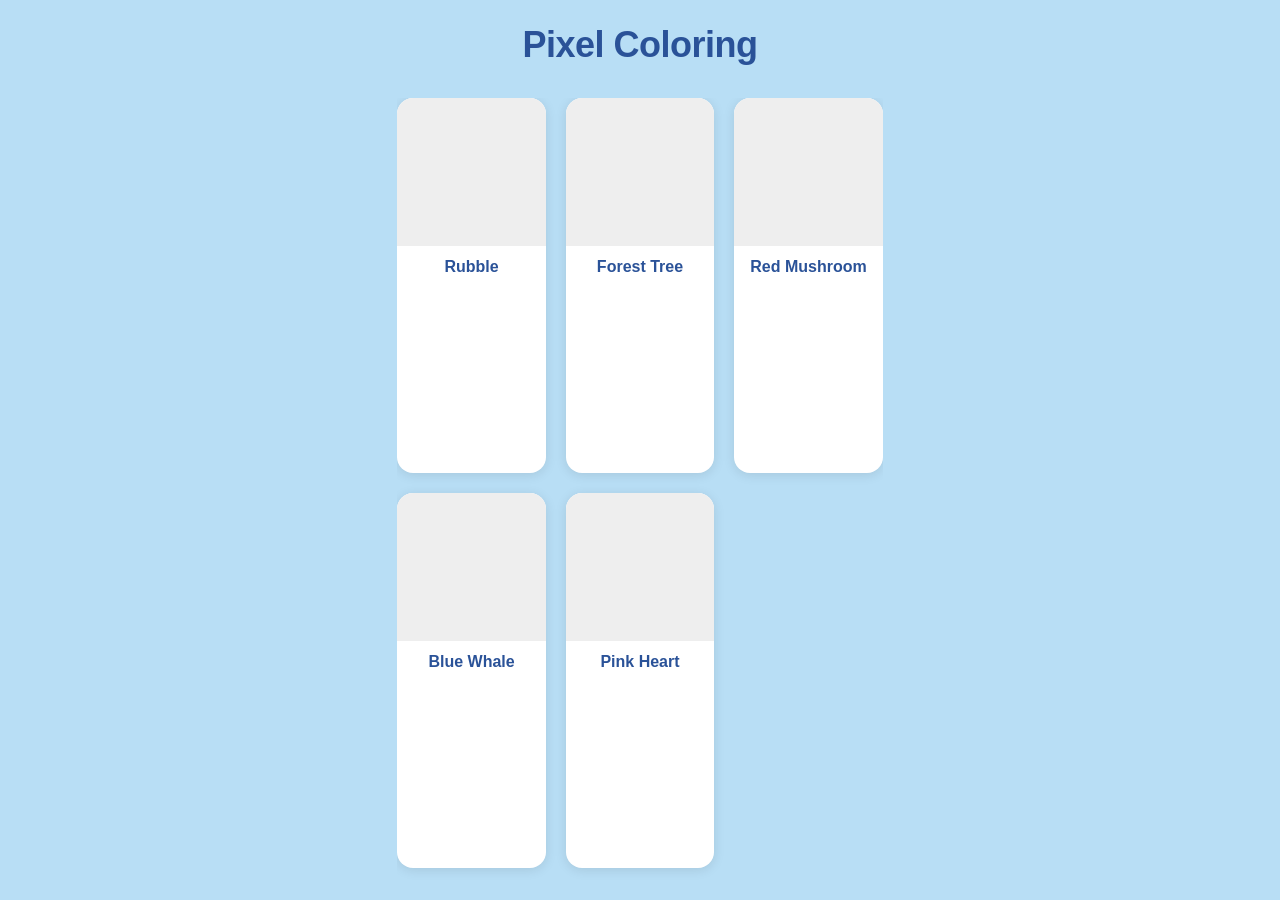
==== index.html @ babfa955 "Initial commit: pixel art coloring webapp prototype Co-Authored-By: Claude Opus 4.6 <noreply@anthrop" ====
<!DOCTYPE html>
<html lang="en">
<head>
  <meta charset="UTF-8">
  <meta name="viewport" content="width=device-width, initial-scale=1.0, maximum-scale=1.0, user-scalable=no, viewport-fit=cover">
  <meta name="apple-mobile-web-app-capable" content="yes">
  <meta name="apple-mobile-web-app-status-bar-style" content="black-fullscreen">
  <meta name="mobile-web-app-capable" content="yes">
  <title>Pixel Coloring</title>
  <link rel="stylesheet" href="style.css">
</head>
<body>
  <div id="home-screen">
    <div class="home-title">Pixel Coloring</div>
    <div class="sheet-grid" id="sheet-grid"></div>
  </div>

  <div class="fullscreen-banner hidden" id="fullscreen-banner">
    For fullscreen: tap Share &rarr; Add to Home Screen
  </div>

  <!-- Sheet data files -->
  <script src="sheets/sheet1/data.js"></script>
  <script src="sheets/sheet2/data.js"></script>
  <script src="sheets/sheet3/data.js"></script>
  <script src="sheets/sheet4/data.js"></script>
  <script src="sheets/sheet5/data.js"></script>

  <script src="js/utils.js"></script>
  <script src="js/app.js"></script>
</body>
</html>
---- style.css ----
/* style.css — Pixel Art Coloring Webapp */

/* === Reset & iOS Fixes === */
*, *::before, *::after {
  box-sizing: border-box;
  margin: 0;
  padding: 0;
}

html, body {
  height: 100%;
  height: 100dvh;
  overflow: hidden;
  overscroll-behavior: none;
  -webkit-tap-highlight-color: transparent;
  -webkit-touch-callout: none;
  -webkit-user-select: none;
  user-select: none;
}

body {
  font-family: -apple-system, BlinkMacSystemFont, 'SF Pro Rounded', sans-serif;
  background: #B8DEF5;
  color: #333;
  touch-action: manipulation;
}

/* === Dynamic viewport height fallback === */
:root {
  --dvh: 1dvh;
}

/* === Home Screen === */
#home-screen {
  display: flex;
  flex-direction: column;
  height: 100%;
  height: 100dvh;
  padding: 16px;
  padding-top: env(safe-area-inset-top, 16px);
}

.home-title {
  font-size: 28px;
  font-weight: 800;
  text-align: center;
  margin: 16px 0 24px;
  letter-spacing: -0.5px;
  color: #2a5298;
}

.sheet-grid {
  display: grid;
  grid-template-columns: repeat(2, 1fr);
  gap: 16px;
  flex: 1;
  overflow-y: auto;
  padding-bottom: 16px;
}

.sheet-card {
  background: #fff;
  border-radius: 16px;
  overflow: hidden;
  cursor: pointer;
  touch-action: manipulation;
  transition: transform 0.15s ease;
  display: flex;
  flex-direction: column;
  box-shadow: 0 2px 12px rgba(0,0,0,0.1);
}

.sheet-card:active {
  transform: scale(0.96);
}

.sheet-card-thumb {
  width: 100%;
  aspect-ratio: 1 / 1;
  object-fit: cover;
  filter: grayscale(1);
  background: #e8eff5;
}

.sheet-card-title {
  padding: 10px 12px;
  font-size: 14px;
  font-weight: 700;
  text-align: center;
  color: #2a5298;
}

/* Fullscreen banner */
.fullscreen-banner {
  position: fixed;
  bottom: 0;
  left: 0;
  right: 0;
  background: rgba(42, 82, 152, 0.95);
  color: white;
  text-align: center;
  padding: 12px 16px;
  font-size: 13px;
  font-weight: 500;
  z-index: 100;
  transition: transform 0.3s ease;
}

.fullscreen-banner.hidden {
  transform: translateY(100%);
}

/* === Coloring Screen === */
#coloring-screen {
  display: flex;
  flex-direction: column;
  height: 100%;
  height: 100dvh;
  background: #B8DEF5;
}

/* Top bar */
#top-bar {
  display: flex;
  align-items: center;
  height: 56px;
  padding: 0 12px;
  background: transparent;
  flex-shrink: 0;
  gap: 12px;
  padding-top: env(safe-area-inset-top, 0px);
}

#back-btn {
  width: 44px;
  height: 44px;
  background: #fff;
  border: none;
  color: #555;
  font-size: 24px;
  line-height: 1;
  cursor: pointer;
  touch-action: manipulation;
  border-radius: 50%;
  display: flex;
  align-items: center;
  justify-content: center;
  box-shadow: 0 2px 8px rgba(0,0,0,0.12);
  flex-shrink: 0;
}

#back-btn:active {
  transform: scale(0.92);
  background: #f0f0f0;
}

#sheet-title {
  flex: 1;
  font-size: 17px;
  font-weight: 700;
  white-space: nowrap;
  overflow: hidden;
  text-overflow: ellipsis;
  color: #2a5298;
}

#progress-text {
  font-size: 14px;
  font-weight: 600;
  color: rgba(42, 82, 152, 0.6);
  white-space: nowrap;
}

/* Coloring area: grid + panel */
#coloring-area {
  flex: 1;
  display: flex;
  overflow: hidden;
}

/* Grid wrapper */
#grid-wrapper {
  flex: 1;
  display: flex;
  align-items: center;
  justify-content: center;
  padding: 8px;
  position: relative;
}

#grid-container {
  position: relative;
  width: min(
    calc(100vw - 100px - 16px),
    calc(100dvh - 64px - 16px)
  );
  aspect-ratio: 1 / 1;
  max-width: 100%;
  max-height: 100%;
  background: #fff;
  border-radius: 12px;
  box-shadow: 0 2px 16px rgba(0,0,0,0.08);
  overflow: hidden;
  padding: 6px;
}

/* Grayscale background artwork */
#grid-bg {
  position: absolute;
  inset: 6px;
  background-size: 100% 100%;
  background-repeat: no-repeat;
  filter: grayscale(1);
  border-radius: 6px;
  transition: opacity 600ms ease;
}

#grid-bg.bg--hidden {
  opacity: 0;
}

/* Pixel grid */
#pixel-grid {
  position: absolute;
  inset: 6px;
  display: grid;
  touch-action: none;
  border-radius: 6px;
  overflow: hidden;
}

.grid-cell {
  /* background-color set via inline style (grayscale of correct color) */
  border: 1px solid rgba(0,0,0,0.04);
  touch-action: none;
  transition: background-color 0.15s ease;
}

/* Filled cell: reveals color */
.grid-cell.cell--filled {
  /* background-color set via inline style */
  border-color: rgba(0,0,0,0.06);
}

/* Highlighted cell: matching selected color */
.grid-cell.cell--highlighted {
  outline: 2px solid #FFD700;
  outline-offset: -2px;
  animation: highlight-pulse 1.2s ease-in-out infinite;
}

@keyframes highlight-pulse {
  0%, 100% { outline-color: #FFD700; }
  50%      { outline-color: #FFF176; }
}

/* Wrong color shake */
.grid-cell.cell--wrong {
  animation: wrong-shake 0.5s ease forwards;
}

@keyframes wrong-shake {
  0%   { transform: translateX(0);    outline: 2px solid rgba(255,80,80,0.8); outline-offset: -2px; }
  25%  { transform: translateX(-4px); }
  75%  { transform: translateX(4px);  }
  100% { transform: translateX(0);    outline: 2px solid transparent; outline-offset: -2px; }
}

/* Completion: cells merge into artwork */
#pixel-grid.grid--complete {
  transform: scale(1.02);
  transition: transform 600ms ease;
  box-shadow: 0 8px 32px rgba(0,0,0,0.15);
}

#pixel-grid.grid--complete .grid-cell {
  border-color: transparent;
  transition: border-color 600ms ease;
}

/* === Color Panel === */
#palette-panel {
  width: 80px;
  height: 100%;
  background: #F5C842;
  display: flex;
  flex-direction: column;
  align-items: center;
  gap: 10px;
  padding: 14px 10px;
  transform: translateX(100%);
  transition: transform 400ms ease-out;
  flex-shrink: 0;
  overflow-y: auto;
  border-radius: 20px 0 0 20px;
}

#palette-panel.visible {
  transform: translateX(0);
}

.swatch {
  width: 52px;
  height: 52px;
  border-radius: 14px;
  border: 4px solid #fff;
  cursor: pointer;
  touch-action: manipulation;
  flex-shrink: 0;
  transition: transform 0.2s ease, box-shadow 0.2s ease;
  position: relative;
  box-shadow: 0 2px 6px rgba(0,0,0,0.1);
}

.swatch:active {
  transform: scale(0.9);
}

.swatch--selected {
  transform: scale(1.12);
  box-shadow: 0 3px 12px rgba(0,0,0,0.2);
  border-color: #fff;
}

.swatch--selected:active {
  transform: scale(1.05);
}

.swatch--done {
  opacity: 0.35;
}

.swatch-label {
  font-size: 10px;
  color: rgba(100,70,0,0.6);
  text-align: center;
  margin-top: -4px;
  white-space: nowrap;
  overflow: hidden;
  text-overflow: ellipsis;
  max-width: 80px;
}

/* === iPad styles === */
@media (min-width: 768px) {
  #palette-panel {
    width: 110px;
    gap: 14px;
    padding: 20px 14px;
    border-radius: 24px 0 0 24px;
  }

  .swatch {
    width: 68px;
    height: 68px;
    border-radius: 18px;
    border-width: 5px;
  }

  .swatch-label {
    font-size: 12px;
  }

  #grid-container {
    width: min(
      calc(100vw - 130px - 16px),
      calc(100dvh - 64px - 16px)
    );
  }

  .home-title {
    font-size: 36px;
    margin: 24px 0 32px;
  }

  .sheet-grid {
    grid-template-columns: repeat(3, 1fr);
    gap: 20px;
    max-width: 700px;
    margin: 0 auto;
  }

  .sheet-card-title {
    font-size: 16px;
    padding: 12px 16px;
  }
}

/* === Landscape phone === */
@media (max-height: 500px) and (orientation: landscape) {
  #top-bar {
    height: 40px;
  }

  #palette-panel {
    gap: 6px;
    padding: 8px 6px;
    width: 70px;
  }

  .swatch {
    width: 40px;
    height: 40px;
    border-radius: 10px;
  }
}
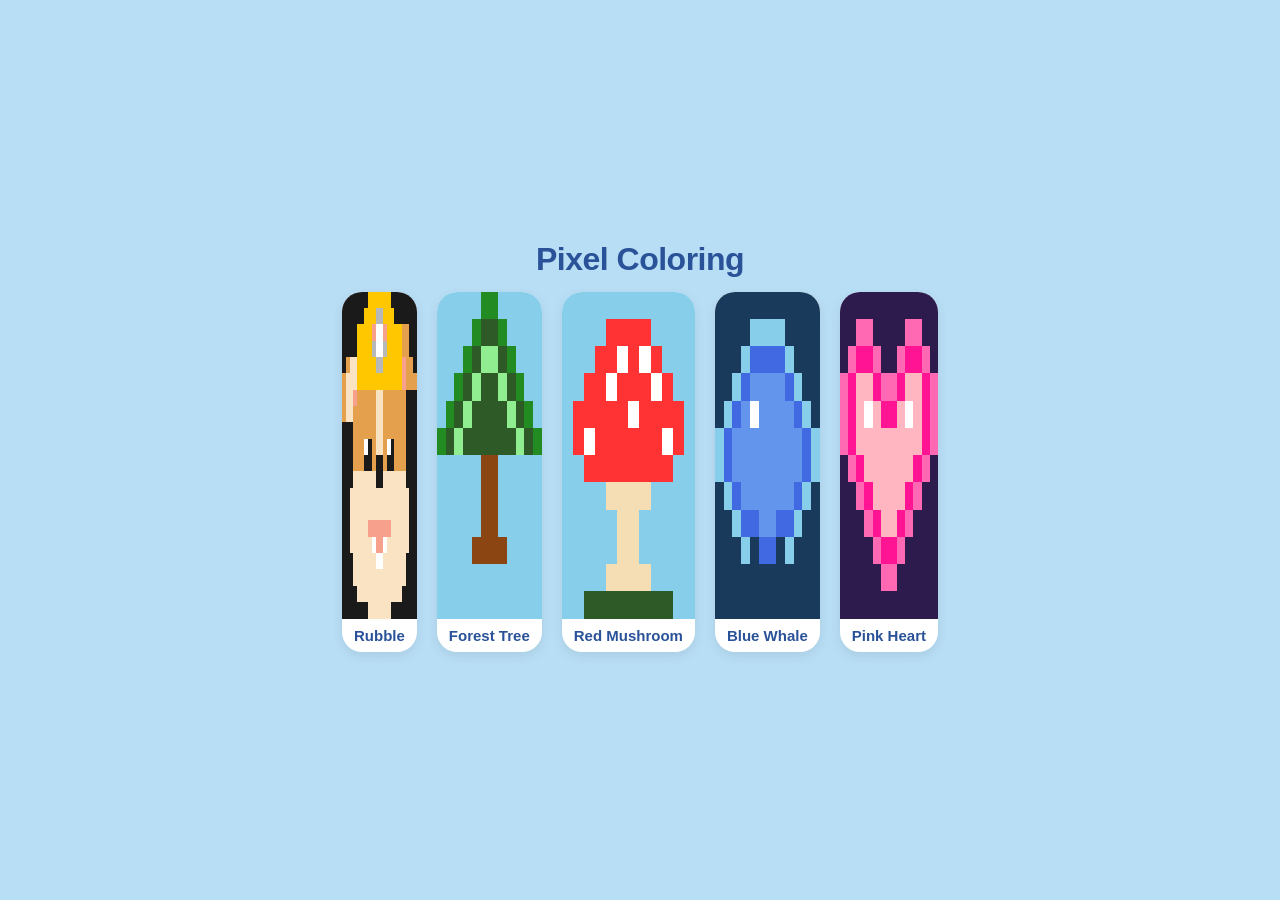
==== commit 3c1e3f7a: "Fix PWA fullscreen and home screen card overflow in landscape - Add manifest.json with display:fulls" ====
--- a/index.html
+++ b/index.html
@@ -6,6 +6,7 @@
   <meta name="apple-mobile-web-app-capable" content="yes">
   <meta name="apple-mobile-web-app-status-bar-style" content="black-fullscreen">
   <meta name="mobile-web-app-capable" content="yes">
+  <link rel="manifest" href="manifest.json">
   <title>Pixel Coloring</title>
   <link rel="stylesheet" href="style.css">
 </head>
--- a/style.css
+++ b/style.css
@@ -25,37 +25,36 @@
   touch-action: manipulation;
 }
 
-/* === Dynamic viewport height fallback === */
-:root {
-  --dvh: 1dvh;
-}
-
-/* === Home Screen === */
+/* === Home Screen (landscape-first, fits in viewport) === */
 #home-screen {
   display: flex;
   flex-direction: column;
+  align-items: center;
+  justify-content: center;
   height: 100%;
   height: 100dvh;
-  padding: 16px;
-  padding-top: env(safe-area-inset-top, 16px);
+  padding: 8px 24px;
+  padding-top: env(safe-area-inset-top, 8px);
+  overflow: hidden;
 }
 
 .home-title {
-  font-size: 28px;
+  font-size: 24px;
   font-weight: 800;
   text-align: center;
-  margin: 16px 0 24px;
+  margin: 0 0 10px;
   letter-spacing: -0.5px;
   color: #2a5298;
+  flex-shrink: 0;
 }
 
 .sheet-grid {
-  display: grid;
-  grid-template-columns: repeat(2, 1fr);
+  display: flex;
   gap: 16px;
-  flex: 1;
-  overflow-y: auto;
-  padding-bottom: 16px;
+  justify-content: center;
+  align-items: stretch;
+  flex-wrap: nowrap;
+  max-width: 100%;
 }
 
 .sheet-card {
@@ -67,7 +66,11 @@
   transition: transform 0.15s ease;
   display: flex;
   flex-direction: column;
-  box-shadow: 0 2px 12px rgba(0,0,0,0.1);
+  box-shadow: 0 4px 12px rgba(0,0,0,0.08);
+  /* Height-based: cards fit within landscape viewport */
+  height: calc(100dvh - 60px);
+  max-height: 300px;
+  flex-shrink: 0;
 }
 
 .sheet-card:active {
@@ -75,19 +78,30 @@
 }
 
 .sheet-card-thumb {
+  flex: 1;
+  min-height: 0;
+  display: flex;
+  align-items: center;
+  justify-content: center;
+  padding: 0;
+  aspect-ratio: 1 / 1;
+}
+
+.thumb-grid {
+  display: grid;
   width: 100%;
-  aspect-ratio: 1 / 1;
-  object-fit: cover;
-  filter: grayscale(1);
-  background: #e8eff5;
+  height: 100%;
+  border-radius: 12px 12px 0 0;
+  overflow: hidden;
 }
 
 .sheet-card-title {
-  padding: 10px 12px;
-  font-size: 14px;
+  padding: 6px 10px;
+  font-size: 13px;
   font-weight: 700;
   text-align: center;
   color: #2a5298;
+  flex-shrink: 0;
 }
 
 /* Fullscreen banner */
@@ -112,28 +126,20 @@
 
 /* === Coloring Screen === */
 #coloring-screen {
-  display: flex;
-  flex-direction: column;
+  position: relative;
   height: 100%;
   height: 100dvh;
   background: #B8DEF5;
 }
 
-/* Top bar */
-#top-bar {
-  display: flex;
-  align-items: center;
-  height: 56px;
-  padding: 0 12px;
-  background: transparent;
-  flex-shrink: 0;
-  gap: 12px;
-  padding-top: env(safe-area-inset-top, 0px);
-}
-
+/* Floating back button — top-left, overlaid */
 #back-btn {
-  width: 44px;
-  height: 44px;
+  position: absolute;
+  top: 16px;
+  left: 16px;
+  z-index: 10;
+  width: 48px;
+  height: 48px;
   background: #fff;
   border: none;
   color: #555;
@@ -146,7 +152,7 @@
   align-items: center;
   justify-content: center;
   box-shadow: 0 2px 8px rgba(0,0,0,0.12);
-  flex-shrink: 0;
+  padding-top: env(safe-area-inset-top, 0px);
 }
 
 #back-btn:active {
@@ -154,64 +160,61 @@
   background: #f0f0f0;
 }
 
-#sheet-title {
-  flex: 1;
-  font-size: 17px;
-  font-weight: 700;
-  white-space: nowrap;
-  overflow: hidden;
-  text-overflow: ellipsis;
-  color: #2a5298;
-}
-
+/* Floating progress — bottom-left, overlaid */
 #progress-text {
+  position: absolute;
+  bottom: 16px;
+  left: 16px;
+  z-index: 10;
   font-size: 14px;
   font-weight: 600;
   color: rgba(42, 82, 152, 0.6);
   white-space: nowrap;
 }
 
-/* Coloring area: grid + panel */
+/* Coloring area: full viewport, grid + panel */
 #coloring-area {
-  flex: 1;
-  display: flex;
-  overflow: hidden;
-}
-
-/* Grid wrapper */
+  display: flex;
+  width: 100%;
+  height: 100%;
+  height: 100dvh;
+  overflow: hidden;
+  padding-left: env(safe-area-inset-left, 0px);
+}
+
+/* Grid wrapper — centers grid between back button area and panel */
 #grid-wrapper {
   flex: 1;
   display: flex;
   align-items: center;
   justify-content: center;
-  padding: 8px;
-  position: relative;
+  padding: 20px 12px 20px 76px; /* left padding = back btn width + margins */
+  min-width: 0;
+  min-height: 0;
 }
 
 #grid-container {
   position: relative;
-  width: min(
-    calc(100vw - 100px - 16px),
-    calc(100dvh - 64px - 16px)
-  );
+  /* ~94% of viewport height like Figma, centered between back btn area and panel */
+  height: min(calc(100dvh - 40px), calc(100vw - 112px - 76px - 24px));
   aspect-ratio: 1 / 1;
   max-width: 100%;
   max-height: 100%;
   background: #fff;
-  border-radius: 12px;
-  box-shadow: 0 2px 16px rgba(0,0,0,0.08);
-  overflow: hidden;
-  padding: 6px;
+  border-radius: 16px;
+  box-shadow: 0 4px 20px rgba(0,0,0,0.08);
+  overflow: hidden;
+  padding: 0;
 }
 
 /* Grayscale background artwork */
 #grid-bg {
   position: absolute;
-  inset: 6px;
+  inset: 0;
   background-size: 100% 100%;
   background-repeat: no-repeat;
   filter: grayscale(1);
-  border-radius: 6px;
+  border-radius: 16px;
   transition: opacity 600ms ease;
 }
 
@@ -222,10 +225,10 @@
 /* Pixel grid */
 #pixel-grid {
   position: absolute;
-  inset: 6px;
+  inset: 0;
   display: grid;
   touch-action: none;
-  border-radius: 6px;
+  border-radius: 16px;
   overflow: hidden;
 }
 
@@ -244,14 +247,15 @@
 
 /* Highlighted cell: matching selected color */
 .grid-cell.cell--highlighted {
-  outline: 2px solid #FFD700;
-  outline-offset: -2px;
+  outline: 3px solid #63C74A;
+  outline-offset: -3px;
+  background-color: rgba(99, 199, 74, 0.15) !important;
   animation: highlight-pulse 1.2s ease-in-out infinite;
 }
 
 @keyframes highlight-pulse {
-  0%, 100% { outline-color: #FFD700; }
-  50%      { outline-color: #FFF176; }
+  0%, 100% { outline-color: rgba(99, 199, 74, 0.7); }
+  50%      { outline-color: rgba(99, 199, 74, 1.0); }
 }
 
 /* Wrong color shake */
@@ -260,10 +264,10 @@
 }
 
 @keyframes wrong-shake {
-  0%   { transform: translateX(0);    outline: 2px solid rgba(255,80,80,0.8); outline-offset: -2px; }
+  0%   { transform: translateX(0);    outline: 3px solid rgba(255,80,80,0.8); outline-offset: -3px; }
   25%  { transform: translateX(-4px); }
   75%  { transform: translateX(4px);  }
-  100% { transform: translateX(0);    outline: 2px solid transparent; outline-offset: -2px; }
+  100% { transform: translateX(0);    outline: 3px solid transparent; outline-offset: -3px; }
 }
 
 /* Completion: cells merge into artwork */
@@ -278,36 +282,47 @@
   transition: border-color 600ms ease;
 }
 
-/* === Color Panel === */
+/* === Color Panel (from Figma: 112px wide, #F9DB62 bg) === */
 #palette-panel {
-  width: 80px;
-  height: 100%;
-  background: #F5C842;
+  width: 112px;
+  height: 100%;
+  background: #F9DB62;
   display: flex;
   flex-direction: column;
   align-items: center;
-  gap: 10px;
-  padding: 14px 10px;
+  padding: 0;
   transform: translateX(100%);
   transition: transform 400ms ease-out;
   flex-shrink: 0;
   overflow-y: auto;
-  border-radius: 20px 0 0 20px;
 }
 
 #palette-panel.visible {
   transform: translateX(0);
 }
 
+.swatch-slot {
+  width: 112px;
+  height: 96px;
+  display: flex;
+  align-items: center;
+  justify-content: center;
+  flex-shrink: 0;
+}
+
+.swatch-slot--selected {
+  height: 100px;
+}
+
 .swatch {
-  width: 52px;
-  height: 52px;
-  border-radius: 14px;
+  width: 72px;
+  height: 72px;
+  border-radius: 16px;
   border: 4px solid #fff;
   cursor: pointer;
   touch-action: manipulation;
   flex-shrink: 0;
-  transition: transform 0.2s ease, box-shadow 0.2s ease;
+  transition: transform 0.2s ease, width 0.2s ease, height 0.2s ease;
   position: relative;
   box-shadow: 0 2px 6px rgba(0,0,0,0.1);
 }
@@ -317,72 +332,117 @@
 }
 
 .swatch--selected {
-  transform: scale(1.12);
+  width: 80px;
+  height: 80px;
   box-shadow: 0 3px 12px rgba(0,0,0,0.2);
-  border-color: #fff;
 }
 
 .swatch--selected:active {
-  transform: scale(1.05);
+  transform: scale(0.95);
 }
 
 .swatch--done {
   opacity: 0.35;
 }
 
-.swatch-label {
-  font-size: 10px;
-  color: rgba(100,70,0,0.6);
-  text-align: center;
-  margin-top: -4px;
-  white-space: nowrap;
-  overflow: hidden;
-  text-overflow: ellipsis;
-  max-width: 80px;
+/* === Phone === */
+@media (max-width: 767px) {
+  .sheet-card {
+    max-height: 240px;
+  }
+
+  .sheet-grid {
+    gap: 10px;
+  }
+
+  .sheet-card-title {
+    font-size: 11px;
+    padding: 4px 6px;
+  }
+
+  #palette-panel {
+    width: 80px;
+  }
+
+  .swatch-slot {
+    width: 80px;
+    height: 72px;
+  }
+
+  .swatch-slot--selected {
+    height: 76px;
+  }
+
+  .swatch {
+    width: 52px;
+    height: 52px;
+    border-radius: 14px;
+  }
+
+  .swatch--selected {
+    width: 60px;
+    height: 60px;
+  }
+
+  #grid-container {
+    height: min(calc(100dvh - 40px), calc(100vw - 80px - 56px - 24px));
+  }
+
+  #back-btn {
+    width: 40px;
+    height: 40px;
+    font-size: 20px;
+    top: 12px;
+    left: 12px;
+  }
+
+  #progress-text {
+    left: 12px;
+    bottom: 12px;
+  }
+
+  #grid-wrapper {
+    padding: 20px 12px 20px 56px;
+  }
 }
 
 /* === iPad styles === */
 @media (min-width: 768px) {
-  #palette-panel {
-    width: 110px;
-    gap: 14px;
-    padding: 20px 14px;
-    border-radius: 24px 0 0 24px;
-  }
-
-  .swatch {
-    width: 68px;
-    height: 68px;
-    border-radius: 18px;
-    border-width: 5px;
-  }
-
-  .swatch-label {
-    font-size: 12px;
-  }
-
-  #grid-container {
-    width: min(
-      calc(100vw - 130px - 16px),
-      calc(100dvh - 64px - 16px)
-    );
-  }
-
   .home-title {
-    font-size: 36px;
-    margin: 24px 0 32px;
+    font-size: 32px;
+    margin: 0 0 14px;
+  }
+
+  .sheet-card {
+    border-radius: 20px;
+    max-height: 360px;
+  }
+
+  .sheet-card-title {
+    font-size: 15px;
+    padding: 8px 12px;
   }
 
   .sheet-grid {
-    grid-template-columns: repeat(3, 1fr);
     gap: 20px;
-    max-width: 700px;
-    margin: 0 auto;
-  }
-
-  .sheet-card-title {
+  }
+
+  #back-btn {
+    width: 60px;
+    height: 60px;
+    font-size: 28px;
+    top: 16px;
+    left: 24px;
+  }
+
+  #progress-text {
+    left: 24px;
+    bottom: 20px;
     font-size: 16px;
-    padding: 12px 16px;
+  }
+
+  #grid-wrapper {
+    padding: 20px 12px 20px 96px;
   }
 }
 
@@ -393,14 +453,26 @@
   }
 
   #palette-panel {
-    gap: 6px;
-    padding: 8px 6px;
-    width: 70px;
+    width: 80px;
+  }
+
+  .swatch-slot {
+    width: 80px;
+    height: 56px;
+  }
+
+  .swatch-slot--selected {
+    height: 60px;
   }
 
   .swatch {
-    width: 40px;
-    height: 40px;
-    border-radius: 10px;
-  }
-}
+    width: 44px;
+    height: 44px;
+    border-radius: 12px;
+  }
+
+  .swatch--selected {
+    width: 50px;
+    height: 50px;
+  }
+}
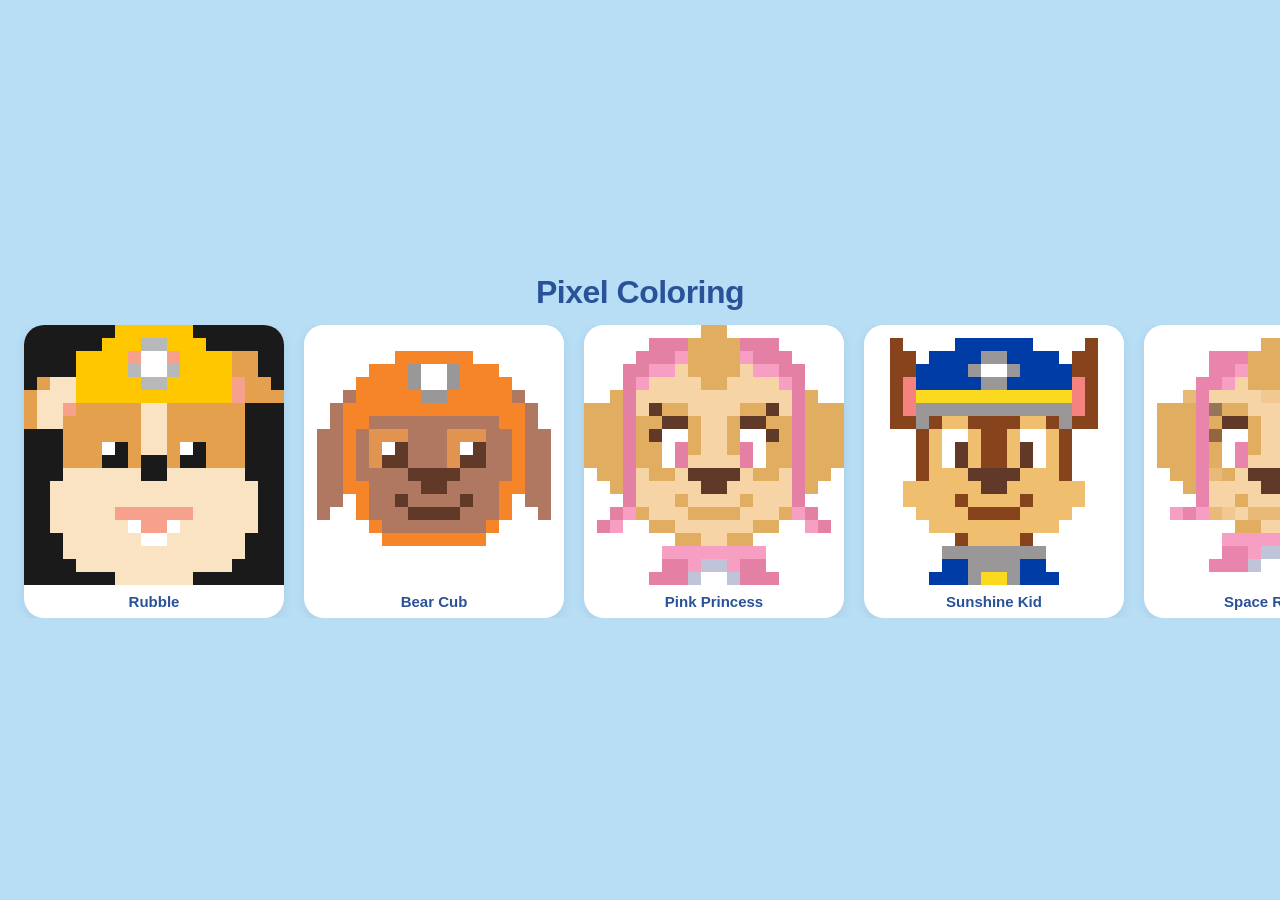
==== commit 967174ba: "Add 10 new coloring sheets from chosen-ones assets - Auto-generated data.js from PNGs via generate_s" ====
--- a/index.html
+++ b/index.html
@@ -26,6 +26,12 @@
   <script src="sheets/sheet3/data.js"></script>
   <script src="sheets/sheet4/data.js"></script>
   <script src="sheets/sheet5/data.js"></script>
+  <script src="sheets/sheet6/data.js"></script>
+  <script src="sheets/sheet7/data.js"></script>
+  <script src="sheets/sheet8/data.js"></script>
+  <script src="sheets/sheet9/data.js"></script>
+  <script src="sheets/sheet10/data.js"></script>
+  <script src="sheets/sheet11/data.js"></script>
 
   <script src="js/utils.js"></script>
   <script src="js/app.js"></script>
--- a/style.css
+++ b/style.css
@@ -25,7 +25,7 @@
   touch-action: manipulation;
 }
 
-/* === Home Screen (landscape-first, fits in viewport) === */
+/* === Home Screen (landscape-first) === */
 #home-screen {
   display: flex;
   flex-direction: column;
@@ -33,7 +33,7 @@
   justify-content: center;
   height: 100%;
   height: 100dvh;
-  padding: 8px 24px;
+  padding: 8px 0;
   padding-top: env(safe-area-inset-top, 8px);
   overflow: hidden;
 }
@@ -51,10 +51,21 @@
 .sheet-grid {
   display: flex;
   gap: 16px;
-  justify-content: center;
-  align-items: stretch;
+  align-items: center;
   flex-wrap: nowrap;
+  overflow-x: auto;
+  overflow-y: hidden;
+  -webkit-overflow-scrolling: touch;
+  scroll-snap-type: x mandatory;
+  padding: 0 24px;
   max-width: 100%;
+  /* Hide scrollbar but allow scrolling */
+  scrollbar-width: none;
+  -ms-overflow-style: none;
+}
+
+.sheet-grid::-webkit-scrollbar {
+  display: none;
 }
 
 .sheet-card {
@@ -67,10 +78,8 @@
   display: flex;
   flex-direction: column;
   box-shadow: 0 4px 12px rgba(0,0,0,0.08);
-  /* Height-based: cards fit within landscape viewport */
-  height: calc(100dvh - 60px);
-  max-height: 300px;
-  flex-shrink: 0;
+  flex-shrink: 0;
+  scroll-snap-align: center;
 }
 
 .sheet-card:active {
@@ -78,12 +87,9 @@
 }
 
 .sheet-card-thumb {
-  flex: 1;
-  min-height: 0;
-  display: flex;
-  align-items: center;
-  justify-content: center;
-  padding: 0;
+  /* Square thumb sized from viewport height */
+  width: calc(100dvh - 90px);
+  max-width: 220px;
   aspect-ratio: 1 / 1;
 }
 
@@ -182,24 +188,23 @@
   padding-left: env(safe-area-inset-left, 0px);
 }
 
-/* Grid wrapper — centers grid between back button area and panel */
+/* Grid wrapper — centers grid to screen middle */
 #grid-wrapper {
   flex: 1;
   display: flex;
   align-items: center;
   justify-content: center;
-  padding: 20px 12px 20px 76px; /* left padding = back btn width + margins */
+  padding: 12px;
   min-width: 0;
   min-height: 0;
 }
 
 #grid-container {
   position: relative;
-  /* ~94% of viewport height like Figma, centered between back btn area and panel */
-  height: min(calc(100dvh - 40px), calc(100vw - 112px - 76px - 24px));
+  height: calc(100dvh - 24px);
   aspect-ratio: 1 / 1;
-  max-width: 100%;
-  max-height: 100%;
+  max-width: calc(100vw - 112px - 24px);
+  max-height: calc(100dvh - 24px);
   background: #fff;
   border-radius: 16px;
   box-shadow: 0 4px 20px rgba(0,0,0,0.08);
@@ -347,8 +352,9 @@
 
 /* === Phone === */
 @media (max-width: 767px) {
-  .sheet-card {
-    max-height: 240px;
+  .sheet-card-thumb {
+    width: calc(100dvh - 80px);
+    max-width: 160px;
   }
 
   .sheet-grid {
@@ -385,7 +391,13 @@
   }
 
   #grid-container {
-    height: min(calc(100dvh - 40px), calc(100vw - 80px - 56px - 24px));
+    height: calc(100dvh - 20px);
+    max-width: calc(100vw - 80px - 20px);
+    max-height: calc(100dvh - 20px);
+  }
+
+  #grid-wrapper {
+    padding: 10px;
   }
 
   #back-btn {
@@ -401,9 +413,6 @@
     bottom: 12px;
   }
 
-  #grid-wrapper {
-    padding: 20px 12px 20px 56px;
-  }
 }
 
 /* === iPad styles === */
@@ -415,7 +424,11 @@
 
   .sheet-card {
     border-radius: 20px;
-    max-height: 360px;
+  }
+
+  .sheet-card-thumb {
+    width: calc(100dvh - 100px);
+    max-width: 260px;
   }
 
   .sheet-card-title {
@@ -442,7 +455,7 @@
   }
 
   #grid-wrapper {
-    padding: 20px 12px 20px 96px;
+    padding: 12px;
   }
 }
 
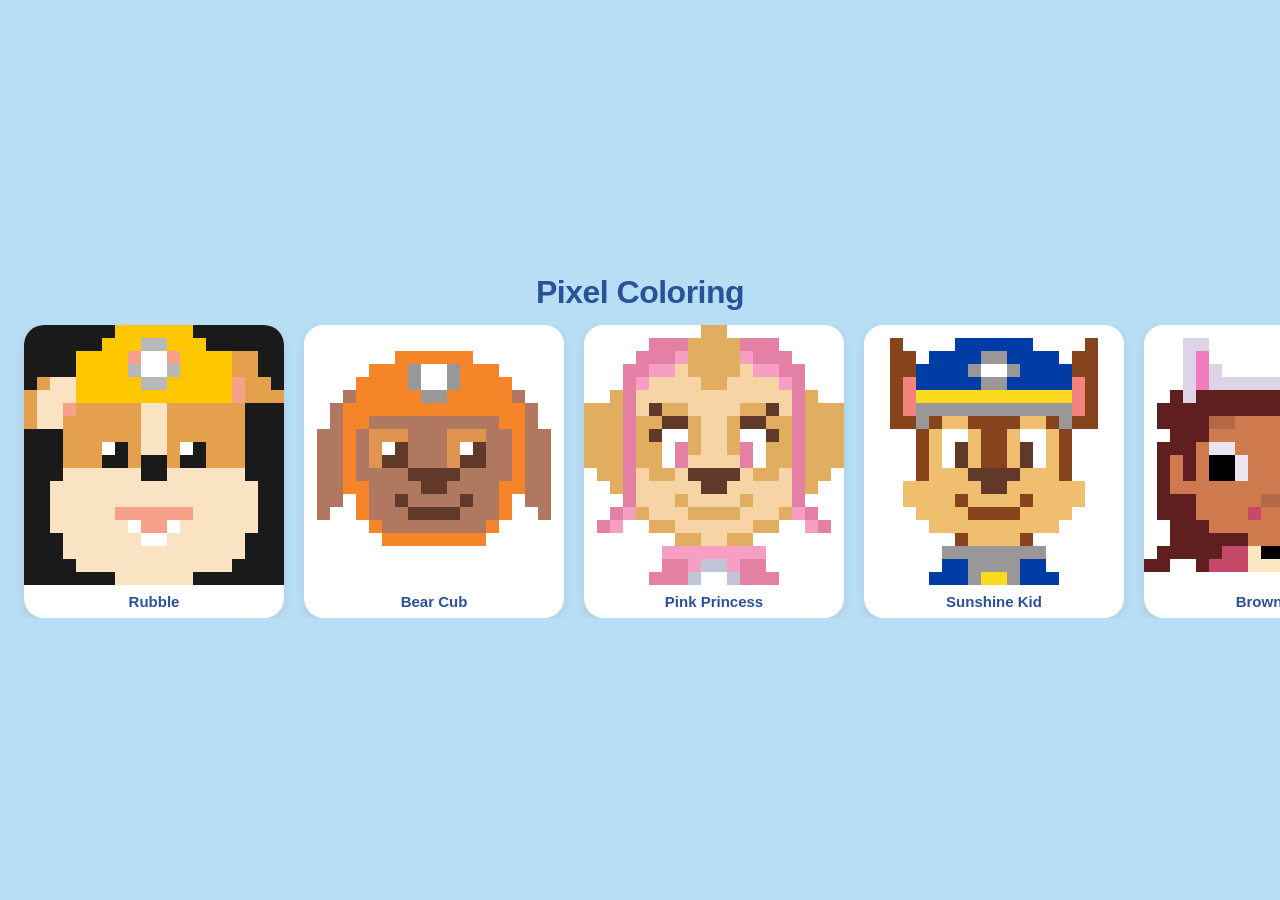
==== commit 79ac7e54: "Add 5 simple sheets (12-16), remove Space Ranger/Pumpkin/Explorer Added: Happy Sun, Forest Tree, Red" ====
--- a/index.html
+++ b/index.html
@@ -25,13 +25,15 @@
   <script src="sheets/sheet2/data.js"></script>
   <script src="sheets/sheet3/data.js"></script>
   <script src="sheets/sheet4/data.js"></script>
-  <script src="sheets/sheet5/data.js"></script>
-  <script src="sheets/sheet6/data.js"></script>
-  <script src="sheets/sheet7/data.js"></script>
   <script src="sheets/sheet8/data.js"></script>
   <script src="sheets/sheet9/data.js"></script>
   <script src="sheets/sheet10/data.js"></script>
   <script src="sheets/sheet11/data.js"></script>
+  <script src="sheets/sheet12/data.js"></script>
+  <script src="sheets/sheet13/data.js"></script>
+  <script src="sheets/sheet14/data.js"></script>
+  <script src="sheets/sheet15/data.js"></script>
+  <script src="sheets/sheet16/data.js"></script>
 
   <script src="js/utils.js"></script>
   <script src="js/app.js"></script>
